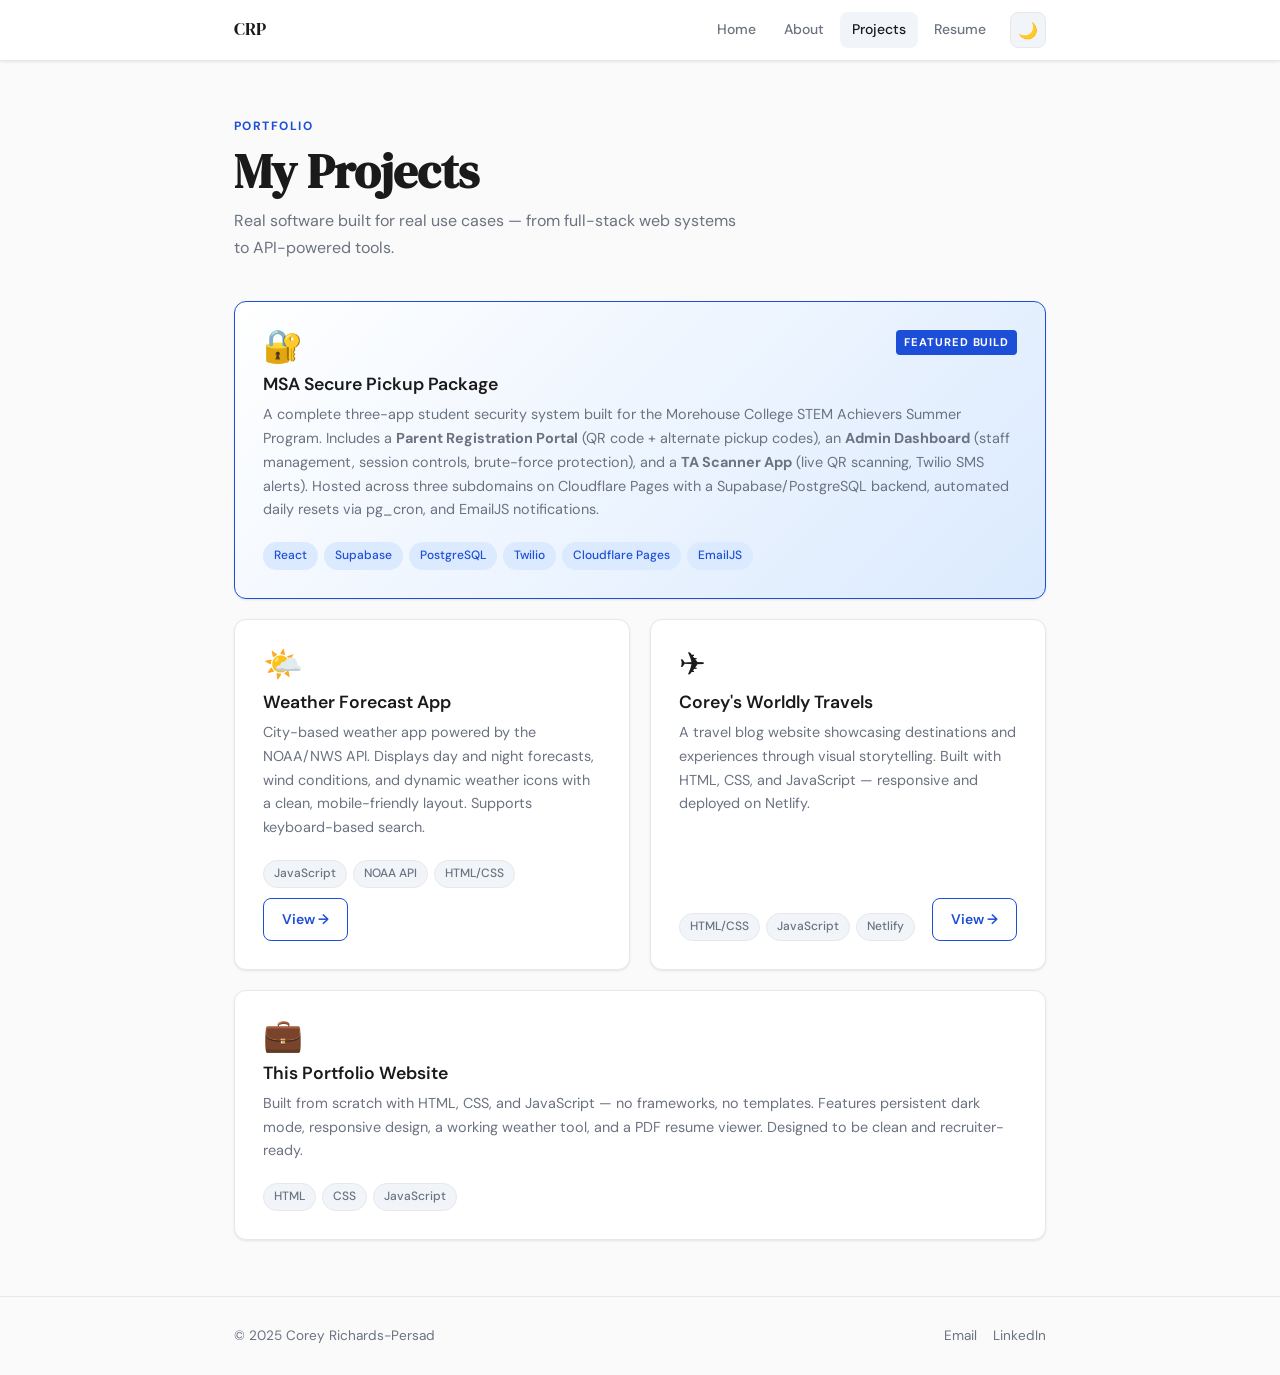
==== projects.html @ 52ff6590 "first commit" ====
<!DOCTYPE html>
<html lang="en">
<head>
  <meta charset="UTF-8">
  <meta name="viewport" content="width=device-width, initial-scale=1.0">
  <title>Projects | Corey Richards-Persad</title>
  <link rel="stylesheet" href="style.css">
  <style>
    .projects-grid {
      display: grid;
      grid-template-columns: 1fr 1fr;
      gap: 20px;
    }

    .project-card {
      display: flex;
      flex-direction: column;
    }

    .project-card.featured {
      grid-column: 1 / -1;
      background: linear-gradient(135deg, var(--surface) 0%, var(--accent-light) 100%);
      border-color: var(--accent);
    }

    .card-top {
      display: flex;
      align-items: flex-start;
      justify-content: space-between;
      margin-bottom: 12px;
    }

    .project-icon { font-size: 2rem; line-height: 1; }

    .featured-badge {
      font-size: 0.7rem;
      font-weight: 700;
      letter-spacing: 0.08em;
      text-transform: uppercase;
      background: var(--accent);
      color: #fff;
      padding: 3px 8px;
      border-radius: 4px;
    }

    .project-card h3 {
      font-size: 1.1rem;
      margin-bottom: 8px;
    }

    .project-card p {
      font-size: 0.9rem;
      line-height: 1.65;
      flex: 1;
      margin-bottom: 20px;
    }

    .card-footer {
      display: flex;
      justify-content: space-between;
      align-items: flex-end;
      flex-wrap: wrap;
      gap: 10px;
      margin-top: auto;
    }

    .tag-row {
      display: flex;
      flex-wrap: wrap;
      gap: 6px;
    }

    .wip-badge {
      font-size: 0.7rem;
      font-weight: 600;
      background: #fef3c7;
      color: #92400e;
      border: 1px solid #fcd34d;
      padding: 2px 8px;
      border-radius: 999px;
    }

    .dark-mode .wip-badge {
      background: #451a03;
      color: #fcd34d;
      border-color: #92400e;
    }

    @media (max-width: 600px) {
      .projects-grid { grid-template-columns: 1fr; }
      .project-card.featured { grid-column: 1; }
    }
  </style>
</head>
<body>

  <nav class="site-nav">
    <div class="nav-inner">
      <a href="index.html" class="nav-logo">CRP</a>
      <div class="nav-links">
        <a href="index.html">Home</a>
        <a href="about.html">About</a>
        <a href="projects.html" class="active">Projects</a>
        <a href="resume.html">Resume</a>
        <button class="theme-btn" id="themeToggle" onclick="toggleMode()">🌙</button>
      </div>
    </div>
  </nav>

  <div class="page-wrapper">
    <div class="container">

      <section>
        <span class="section-label">Portfolio</span>
        <h1 style="margin-bottom:8px;">My Projects</h1>
        <p style="margin-bottom:40px; max-width:520px;">Real software built for real use cases — from full-stack web systems to API-powered tools.</p>

        <div class="projects-grid">

          <!-- MSA Featured -->
          <div class="card project-card featured">
            <div class="card-top">
              <span class="project-icon">🔐</span>
              <span class="featured-badge">Featured Build</span>
            </div>
            <h3>MSA Secure Pickup Package</h3>
            <p>
              A complete three-app student security system built for the Morehouse College STEM Achievers Summer Program. Includes a <strong>Parent Registration Portal</strong> (QR code + alternate pickup codes), an <strong>Admin Dashboard</strong> (staff management, session controls, brute-force protection), and a <strong>TA Scanner App</strong> (live QR scanning, Twilio SMS alerts). Hosted across three subdomains on Cloudflare Pages with a Supabase/PostgreSQL backend, automated daily resets via pg_cron, and EmailJS notifications.
            </p>
            <div class="card-footer">
              <div class="tag-row">
                <span class="tag tag-accent">React</span>
                <span class="tag tag-accent">Supabase</span>
                <span class="tag tag-accent">PostgreSQL</span>
                <span class="tag tag-accent">Twilio</span>
                <span class="tag tag-accent">Cloudflare Pages</span>
                <span class="tag tag-accent">EmailJS</span>
              </div>
            </div>
          </div>

          <!-- Weather App -->
          <div class="card project-card">
            <div class="card-top">
              <span class="project-icon">🌤️</span>
            </div>
            <h3>Weather Forecast App</h3>
            <p>City-based weather app powered by the NOAA/NWS API. Displays day and night forecasts, wind conditions, and dynamic weather icons with a clean, mobile-friendly layout. Supports keyboard-based search.</p>
            <div class="card-footer">
              <div class="tag-row">
                <span class="tag">JavaScript</span>
                <span class="tag">NOAA API</span>
                <span class="tag">HTML/CSS</span>
              </div>
              <a href="weather.html" class="btn btn-outline" target="_blank">View →</a>
            </div>
          </div>

          <!-- Travel Blog -->
          <div class="card project-card">
            <div class="card-top">
              <span class="project-icon">✈️</span>
            </div>
            <h3>Corey's Worldly Travels</h3>
            <p>A travel blog website showcasing destinations and experiences through visual storytelling. Built with HTML, CSS, and JavaScript — responsive and deployed on Netlify.</p>
            <div class="card-footer">
              <div class="tag-row">
                <span class="tag">HTML/CSS</span>
                <span class="tag">JavaScript</span>
                <span class="tag">Netlify</span>
              </div>
              <a href="https://coreyworldlytravels.netlify.app/" class="btn btn-outline" target="_blank">View →</a>
            </div>
          </div>

          <!-- This Portfolio -->
          <div class="card project-card" style="grid-column: 1 / -1;">
            <div class="card-top">
              <span class="project-icon">💼</span>
            </div>
            <h3>This Portfolio Website</h3>
            <p>Built from scratch with HTML, CSS, and JavaScript — no frameworks, no templates. Features persistent dark mode, responsive design, a working weather tool, and a PDF resume viewer. Designed to be clean and recruiter-ready.</p>
            <div class="card-footer">
              <div class="tag-row">
                <span class="tag">HTML</span>
                <span class="tag">CSS</span>
                <span class="tag">JavaScript</span>
              </div>
            </div>
          </div>

        </div>
      </section>

    </div>
  </div>

  <footer style="border-top: 1px solid var(--border); padding: 28px 0; margin-top: auto;">
    <div class="container" style="display:flex; justify-content:space-between; align-items:center; flex-wrap:wrap; gap:12px;">
      <span style="font-size:0.85rem; color:var(--text-muted);">© 2025 Corey Richards-Persad</span>
      <div style="display:flex; gap:16px;">
        <a href="mailto:coreyrich1210@gmail.com" style="font-size:0.85rem; color:var(--text-muted);">Email</a>
        <a href="https://www.linkedin.com/in/corey-richards-persad/" target="_blank" style="font-size:0.85rem; color:var(--text-muted);">LinkedIn</a>
      </div>
    </div>
  </footer>

  <script>
    if (localStorage.getItem("theme") === "dark") {
      document.body.classList.add("dark-mode");
      document.getElementById("themeToggle").textContent = "🌞";
    }
    function toggleMode() {
      document.body.classList.toggle("dark-mode");
      const isDark = document.body.classList.contains("dark-mode");
      localStorage.setItem("theme", isDark ? "dark" : "light");
      document.getElementById("themeToggle").textContent = isDark ? "🌞" : "🌙";
    }
  </script>

</body>
</html>
---- style.css ----
/* ============================================
   COREY RICHARDS-PERSAD — PORTFOLIO STYLES
   Clean Professional Theme
   ============================================ */

@import url('https://fonts.googleapis.com/css2?family=DM+Sans:wght@300;400;500;600;700&family=DM+Serif+Display:ital@0;1&display=swap');

/* ---- CSS Variables ---- */
:root {
  --bg:         #fafafa;
  --surface:    #ffffff;
  --border:     #e8e8e8;
  --text:       #1a1a1a;
  --text-muted: #6b7280;
  --accent:     #1d4ed8;
  --accent-light: #dbeafe;
  --accent-dark: #1e3a8a;
  --tag-bg:     #f1f5f9;
  --shadow-sm:  0 1px 3px rgba(0,0,0,0.06), 0 1px 2px rgba(0,0,0,0.04);
  --shadow-md:  0 4px 16px rgba(0,0,0,0.08), 0 2px 6px rgba(0,0,0,0.04);
  --shadow-lg:  0 12px 32px rgba(0,0,0,0.10), 0 4px 12px rgba(0,0,0,0.06);
  --radius:     12px;
  --radius-sm:  8px;
  --transition: 0.2s ease;
}

.dark-mode {
  --bg:          #0f172a;
  --surface:     #1e293b;
  --border:      #334155;
  --text:        #f1f5f9;
  --text-muted:  #94a3b8;
  --accent:      #60a5fa;
  --accent-light:#1e3a5f;
  --accent-dark: #93c5fd;
  --tag-bg:      #1e3a5f;
  --shadow-sm:   0 1px 3px rgba(0,0,0,0.3);
  --shadow-md:   0 4px 16px rgba(0,0,0,0.4);
  --shadow-lg:   0 12px 32px rgba(0,0,0,0.5);
}

/* ---- Reset & Base ---- */
*, *::before, *::after { box-sizing: border-box; margin: 0; padding: 0; }

html { scroll-behavior: smooth; }

body {
  font-family: 'DM Sans', system-ui, sans-serif;
  background-color: var(--bg);
  color: var(--text);
  line-height: 1.65;
  transition: background-color 0.3s ease, color 0.3s ease;
  -webkit-font-smoothing: antialiased;
}

/* ---- Typography ---- */
h1, h2, h3 {
  font-family: 'DM Serif Display', Georgia, serif;
  line-height: 1.2;
  color: var(--text);
}

h1 { font-size: clamp(2rem, 5vw, 3rem); }
h2 { font-size: clamp(1.4rem, 3vw, 1.9rem); }
h3 { font-size: 1.15rem; font-family: 'DM Sans', sans-serif; font-weight: 600; }

p { color: var(--text-muted); margin: 0; }

a {
  color: var(--accent);
  text-decoration: none;
  transition: color var(--transition);
}
a:hover { color: var(--accent-dark); text-decoration: underline; }
.dark-mode a:hover { color: var(--accent-dark); }

/* ---- Layout ---- */
.page-wrapper {
  min-height: 100vh;
  display: flex;
  flex-direction: column;
}

.container {
  width: 100%;
  max-width: 860px;
  margin: 0 auto;
  padding: 0 24px;
}

/* ---- Navigation ---- */
.site-nav {
  position: sticky;
  top: 0;
  z-index: 100;
  background: var(--surface);
  border-bottom: 1px solid var(--border);
  box-shadow: var(--shadow-sm);
  backdrop-filter: blur(12px);
  -webkit-backdrop-filter: blur(12px);
  transition: background 0.3s ease;
}

.nav-inner {
  max-width: 860px;
  margin: 0 auto;
  padding: 0 24px;
  height: 60px;
  display: flex;
  align-items: center;
  justify-content: space-between;
}

.nav-logo {
  font-family: 'DM Serif Display', Georgia, serif;
  font-size: 1.1rem;
  color: var(--text) !important;
  text-decoration: none !important;
  letter-spacing: -0.01em;
}

.nav-links {
  display: flex;
  align-items: center;
  gap: 4px;
}

.nav-links a {
  font-size: 0.875rem;
  font-weight: 500;
  color: var(--text-muted) !important;
  text-decoration: none !important;
  padding: 6px 12px;
  border-radius: var(--radius-sm);
  transition: all var(--transition);
}

.nav-links a:hover,
.nav-links a.active {
  color: var(--text) !important;
  background: var(--tag-bg);
}

.theme-btn {
  background: var(--tag-bg);
  border: 1px solid var(--border);
  border-radius: var(--radius-sm);
  width: 36px;
  height: 36px;
  font-size: 16px;
  cursor: pointer;
  display: flex;
  align-items: center;
  justify-content: center;
  transition: all var(--transition);
  color: var(--text);
  margin-left: 8px;
}

.theme-btn:hover {
  background: var(--border);
}

/* ---- Cards ---- */
.card {
  background: var(--surface);
  border: 1px solid var(--border);
  border-radius: var(--radius);
  padding: 28px;
  box-shadow: var(--shadow-sm);
  transition: box-shadow var(--transition), transform var(--transition), background 0.3s ease;
}

.card:hover {
  box-shadow: var(--shadow-md);
  transform: translateY(-2px);
}

/* ---- Tags / Badges ---- */
.tag {
  display: inline-block;
  background: var(--tag-bg);
  color: var(--text-muted);
  font-size: 0.75rem;
  font-weight: 500;
  padding: 3px 10px;
  border-radius: 999px;
  border: 1px solid var(--border);
}

.tag-accent {
  background: var(--accent-light);
  color: var(--accent);
  border-color: transparent;
}

/* ---- Buttons ---- */
.btn {
  display: inline-flex;
  align-items: center;
  gap: 6px;
  font-size: 0.875rem;
  font-weight: 600;
  font-family: 'DM Sans', sans-serif;
  padding: 9px 18px;
  border-radius: var(--radius-sm);
  border: none;
  cursor: pointer;
  transition: all var(--transition);
  text-decoration: none !important;
}

.btn-primary {
  background: var(--accent);
  color: #fff !important;
}
.btn-primary:hover { background: var(--accent-dark); color: #fff !important; }

.btn-outline {
  background: transparent;
  color: var(--accent) !important;
  border: 1.5px solid var(--accent);
}
.btn-outline:hover { background: var(--accent-light); }

/* ---- Section spacing ---- */
section { padding: 56px 0; }

.section-label {
  font-size: 0.75rem;
  font-weight: 700;
  letter-spacing: 0.12em;
  text-transform: uppercase;
  color: var(--accent);
  margin-bottom: 6px;
  display: block;
}

.section-title {
  margin-bottom: 32px;
}

/* ---- Divider ---- */
.divider {
  border: none;
  border-top: 1px solid var(--border);
  margin: 0;
}

/* ---- Back link ---- */
.back-link {
  display: inline-flex;
  align-items: center;
  gap: 6px;
  font-size: 0.875rem;
  font-weight: 500;
  color: var(--text-muted) !important;
  text-decoration: none !important;
  margin-bottom: 32px;
}
.back-link:hover { color: var(--text) !important; }

/* ---- Responsive ---- */
@media (max-width: 600px) {
  section { padding: 40px 0; }
  .card { padding: 20px; }
  .nav-links a { font-size: 0.8rem; padding: 5px 8px; }
}
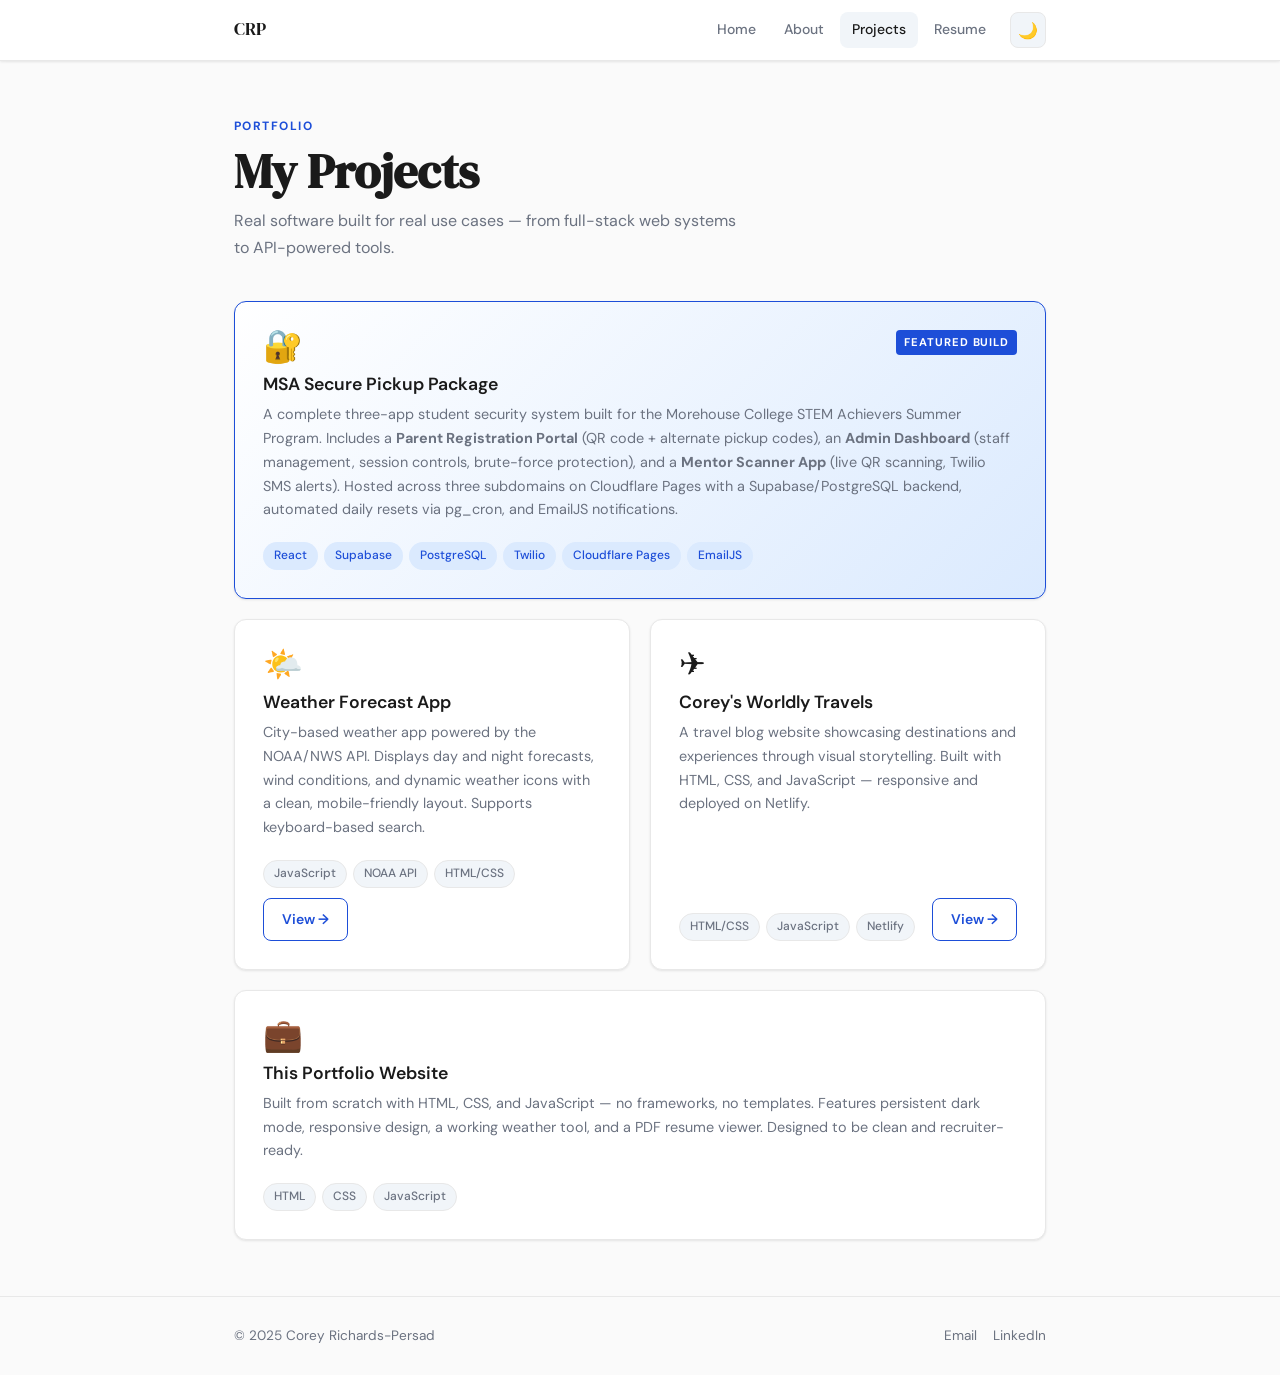
==== commit bf45f3d2: "update MSA project description" ====
--- a/projects.html
+++ b/projects.html
@@ -125,7 +125,7 @@
             </div>
             <h3>MSA Secure Pickup Package</h3>
             <p>
-              A complete three-app student security system built for the Morehouse College STEM Achievers Summer Program. Includes a <strong>Parent Registration Portal</strong> (QR code + alternate pickup codes), an <strong>Admin Dashboard</strong> (staff management, session controls, brute-force protection), and a <strong>TA Scanner App</strong> (live QR scanning, Twilio SMS alerts). Hosted across three subdomains on Cloudflare Pages with a Supabase/PostgreSQL backend, automated daily resets via pg_cron, and EmailJS notifications.
+              A complete three-app student security system built for the Morehouse College STEM Achievers Summer Program. Includes a <strong>Parent Registration Portal</strong> (QR code + alternate pickup codes), an <strong>Admin Dashboard</strong> (staff management, session controls, brute-force protection), and a <strong>Mentor Scanner App</strong> (live QR scanning, Twilio SMS alerts). Hosted across three subdomains on Cloudflare Pages with a Supabase/PostgreSQL backend, automated daily resets via pg_cron, and EmailJS notifications.
             </p>
             <div class="card-footer">
               <div class="tag-row">
